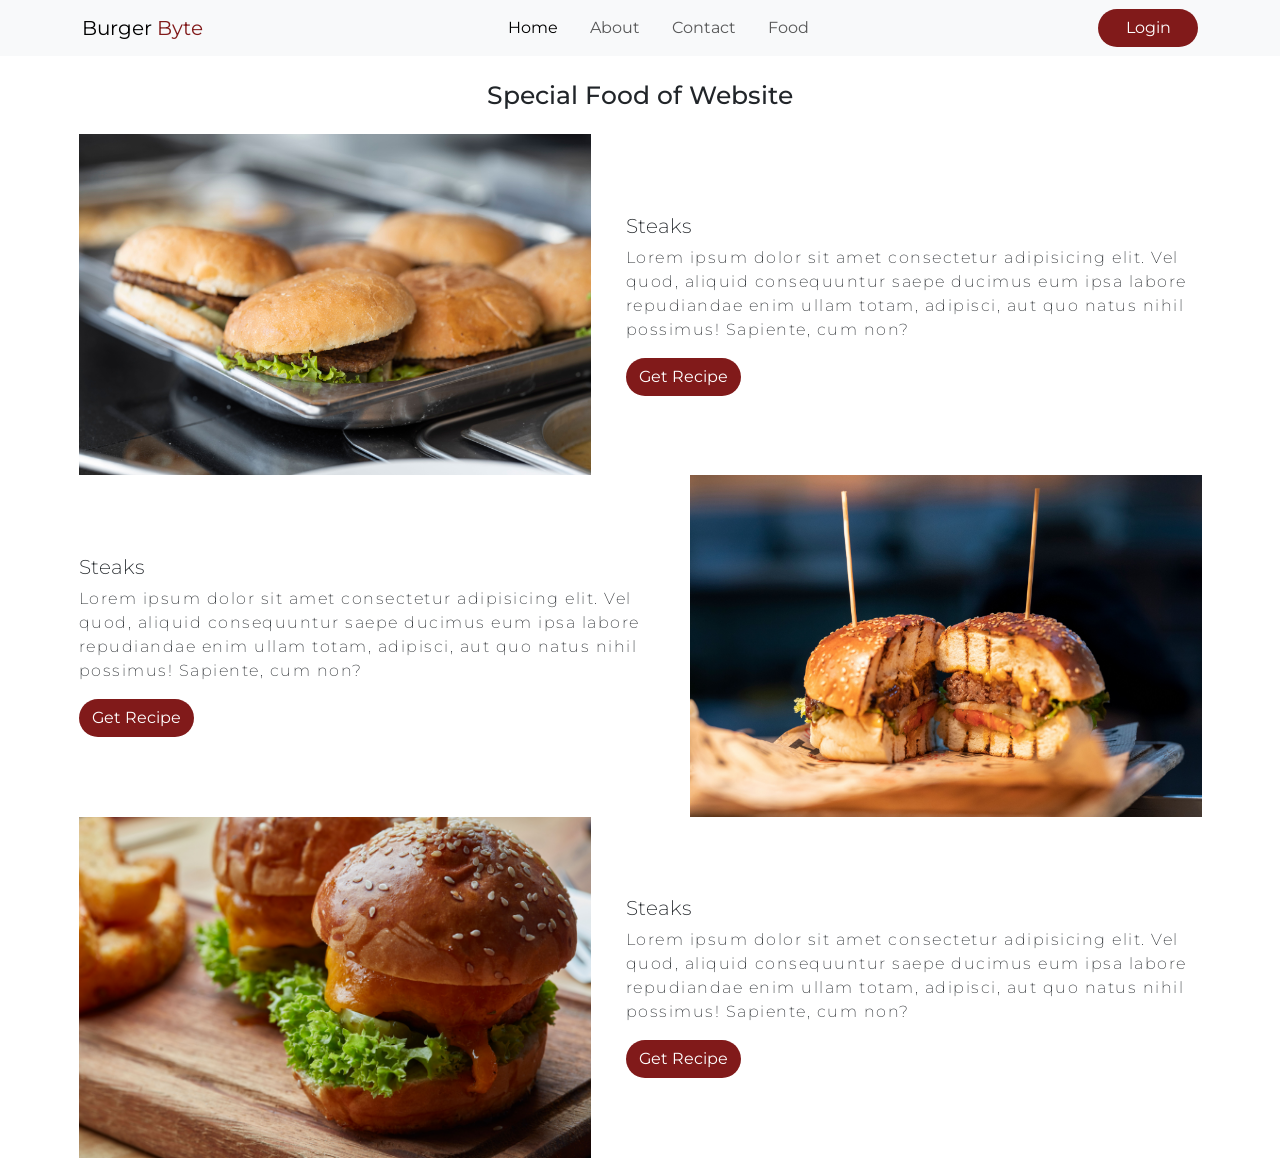
==== about.html @ 48f07e2d "Build responsive Burger Byte website with HTML, Bootstrap, custom CSS, and media queries" ====
<!DOCTYPE html>
<html lang="en">

<head>
    <meta charset="UTF-8">
    <meta name="viewport" content="width=device-width, initial-scale=1.0">
    <title>About</title>
    <link href="https://cdn.jsdelivr.net/npm/bootstrap@5.3.8/dist/css/bootstrap.min.css" rel="stylesheet"
        integrity="sha384-sRIl4kxILFvY47J16cr9ZwB07vP4J8+LH7qKQnuqkuIAvNWLzeN8tE5YBujZqJLB" crossorigin="anonymous">

    <!-- Custom CSS -->
    <link rel="stylesheet" href="style.css">
    <!-- Google fonts -->
    <style>
        @import url('https://fonts.googleapis.com/css2?family=Montserrat:ital,wght@0,100..900;1,100..900&display=swap');
    </style>
</head>

<body>
    <!-- Navbar -->
    <nav class="navbar navbar-expand-lg bg-body-tertiary">
        <div class="container">
            <a class="navbar-brand navbar-logo-text" href="#">Burger <span>Byte</span></a>
            <button class="navbar-toggler" type="button" data-bs-toggle="collapse"
                data-bs-target="#navbarSupportedContent" aria-controls="navbarSupportedContent" aria-expanded="false"
                aria-label="Toggle navigation">
                <span class="navbar-toggler-icon"></span>
            </button>
            <div class="collapse navbar-collapse" id="navbarSupportedContent">
                <ul class="navbar-nav me-auto ms-auto mb-2 mb-lg-0">
                    <li class="nav-item">
                        <a class="nav-link active pe-4" aria-current="page" href="/index.html">Home</a>
                    </li>
                    <li class="nav-item">
                        <a class="nav-link pe-4" href="/about.html">About</a>
                    </li>
                    <li class="nav-item">
                        <a class="nav-link pe-4" href="/contact.html">Contact</a>
                    </li>
                    <li class="nav-item">
                        <a class="nav-link" href="/food.html">Food</a>
                    </li>
                </ul>
                <form class="d-flex" role="search">
                    <button class="btn nav-btn" type="submit">Login</button>
                </form>
            </div>
        </div>
    </nav>

    <!-- About us -->
    <h1 class="mt-4 mb-4 text-center food-heading">Special Food of Website</h1>
    <section class="home-food-section">
        <div class="food">
            <img src="burger-8.jpg" alt="">
            <div class="food-text">
                <h3>Steaks</h3>
                <p>Lorem ipsum dolor sit amet consectetur adipisicing elit. Vel quod, aliquid consequuntur saepe ducimus
                    eum ipsa labore repudiandae enim ullam totam, adipisci, aut quo natus nihil possimus! Sapiente, cum
                    non?</p>
                <button class="btn home-food-section-btn">Get Recipe</button>

            </div>
        </div>
        <div class="food reverse">
            <img src="burger-9.jpg" alt="">
            <div class="food-text">
                <h3>Steaks</h3>
                <p>Lorem ipsum dolor sit amet consectetur adipisicing elit. Vel quod, aliquid consequuntur saepe ducimus
                    eum ipsa labore repudiandae enim ullam totam, adipisci, aut quo natus nihil possimus! Sapiente, cum
                    non?</p>
                <button class="btn home-food-section-btn">Get Recipe</button>

            </div>
        </div>
        <div class="food">
            <img src="burger-10.jpg" alt="">
            <div class="food-text">
                <h3>Steaks</h3>
                <p>Lorem ipsum dolor sit amet consectetur adipisicing elit. Vel quod, aliquid consequuntur saepe ducimus
                    eum ipsa labore repudiandae enim ullam totam, adipisci, aut quo natus nihil possimus! Sapiente, cum
                    non?</p>
                <button class="btn home-food-section-btn">Get Recipe</button>

            </div>
        </div>
    </section>
</body>

</html>
---- style.css ----
body {
    font-family: "Montserrat", sans-serif;
}

/* logo */
.navbar-logo-text span {
    color: rgb(129, 26, 26);

}

.nav-btn {
    background-color: rgb(129, 26, 26);
    color: white;
    border-radius: 25px;
    width: 100px;
}

.nav-btn:hover {
    background-color: rgb(101, 45, 45);
    color: white;
}

.carousel-item img {
    height: 90vh;
}

.food-heading {
    font-size: 25px;
    letter-spacing: 1.5;
}

/* index page/home page */
/* Special Food Section */
.food {
    display: flex;
    justify-content: center;
    align-items: center;
    gap: 35px;
}

.food img {
    width: 40%;

}

.food .food-text {
    width: 45%;
}

.food.reverse {
    flex-direction: row-reverse;
}

.food-text h3 {
    font-size: 20px;
    font-weight: 250;
}

.food-text p {
    font-weight: 200;
    letter-spacing: 1.5px;
}

.home-food-section-btn {
    background-color: rgb(129, 26, 26);
    color: white;
    border-radius: 25px;
}

.home-food-section-btn:hover {
    background-color: rgb(101, 45, 45);
    color: white;
}

/* Media Queries for home food section */

@media (max-width:900px) {
    .food {
        flex-direction: column;
        margin: 20px 0;
    }

    .food.reverse {
        flex-direction: column;
    }

    .food img {
        width: 90%;
    }

    .food .food-text {
        width: 90%;
    }
}

/* Food page */
/* Our Top Delicious Foods */

.top-food-section {
    display: flex;
    justify-content: center;
    align-items: center;
    gap: 25px;
}

.top-food-section img {
    height: 300px;
    width: 45%;
}

.top-food-section .top-food-section-text {
    width: 45%;
}

.top-food-section-text h2 {
    font-size: 22px;
    font-weight: 200;
}

.top-food-section-text p {
    letter-spacing: 1.5px;

}

.food-section-btn {
    background-color: rgb(129, 26, 26);
    color: white;
    border-radius: 25px;
    width: 150px;
}

.food-section-btn:hover {
    background-color: rgb(101, 45, 45);
    color: white;
}

/* Media Queries for food section */

@media(max-width : 900px) {
    .top-food-section {
        flex-direction: column;
    }

    .top-food-section {
        width: 90%;
    }

    .top-food-section .top-food-section-text {
        width: 90%;
    }

    .top-food-section img {
        width: 90%;
    }
}

.card img {
    height: 200px;
    padding: 10px;
    border: none;
}

/* Food Cards */

.food-card-section-btn button {
    background-color: rgb(129, 26, 26);
    color: white;
}

.food-card-section-btn button:hover {
    background-color: rgb(101, 45, 45);
    color: white;
}

.food-price {
    font-size: 16px;
    color: rgb(101, 45, 45);
    font-weight: bold;
    font-size: 20px;
}

.food-rating {
    color: rgb(101, 45, 45);
    letter-spacing: 2px;
    font-size: 20px;
}

/* contact us page */

.contact-us-btn {
    background-color: rgb(129, 26, 26);
    color: white;
}

.contact-us-btn:hover {
    background-color: rgb(101, 45, 45);
    color: white;
}
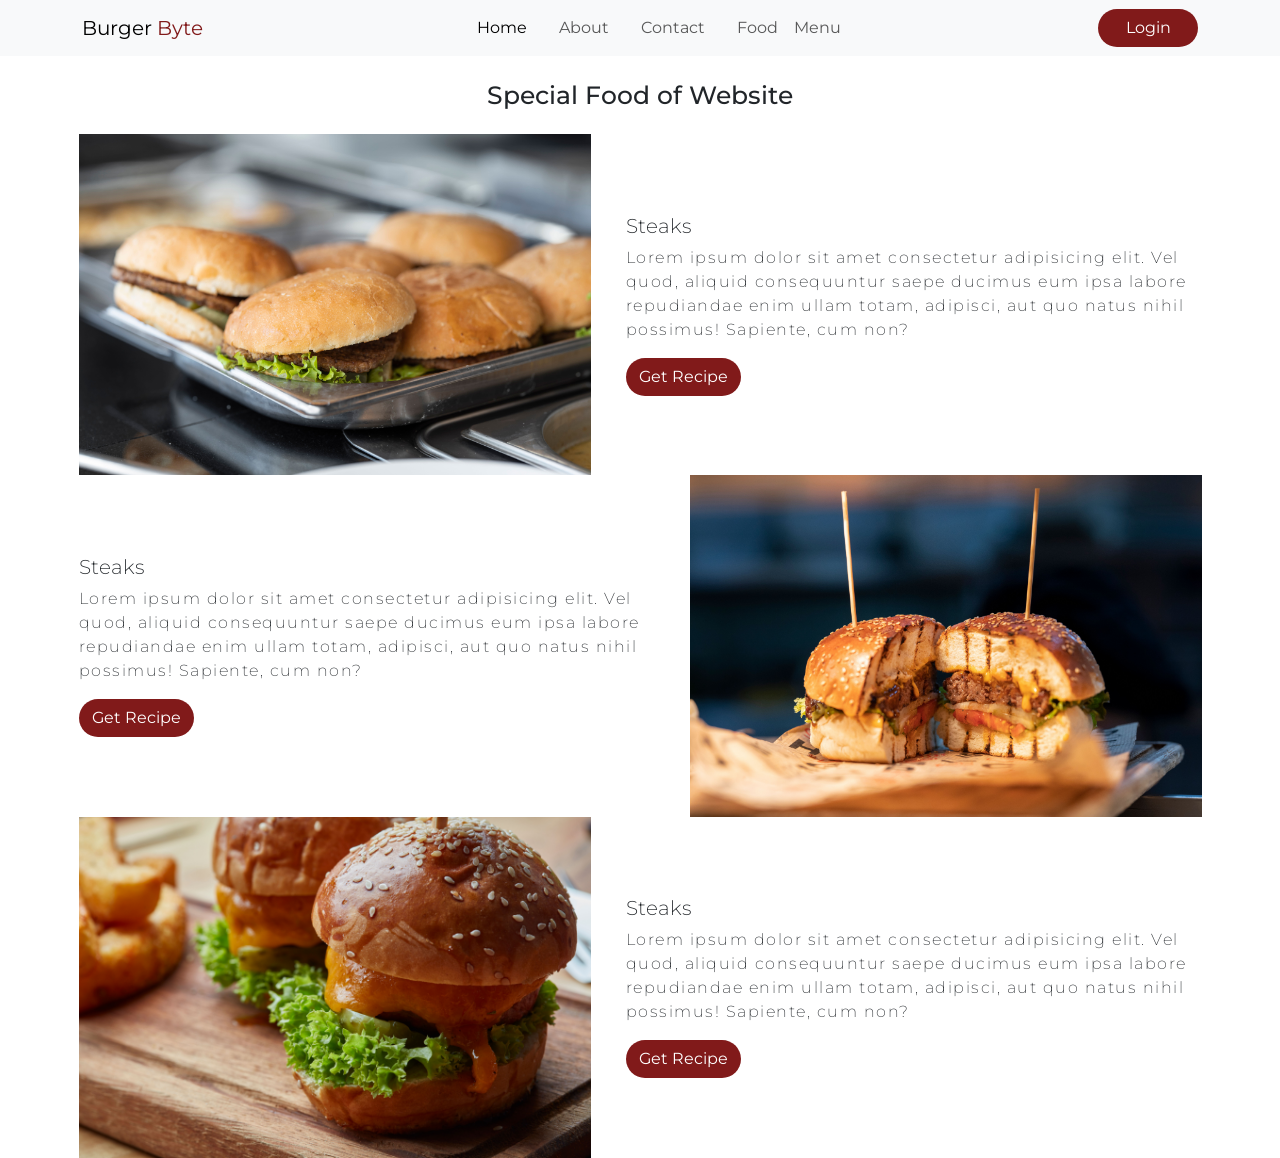
==== commit e912d61e: "feat: build dynamic menu system with reusable rendering and category filters" ====
--- a/about.html
+++ b/about.html
@@ -40,6 +40,9 @@
                     <li class="nav-item">
                         <a class="nav-link" href="/food.html">Food</a>
                     </li>
+                    <li class="nav-item">
+                        <a class="nav-link" href="/menuItem.html">Menu</a>
+                    </li>
                 </ul>
                 <form class="d-flex" role="search">
                     <button class="btn nav-btn" type="submit">Login</button>
@@ -52,7 +55,7 @@
     <h1 class="mt-4 mb-4 text-center food-heading">Special Food of Website</h1>
     <section class="home-food-section">
         <div class="food">
-            <img src="burger-8.jpg" alt="">
+            <img src="burger-images/burger-8.jpg" alt="">
             <div class="food-text">
                 <h3>Steaks</h3>
                 <p>Lorem ipsum dolor sit amet consectetur adipisicing elit. Vel quod, aliquid consequuntur saepe ducimus
@@ -63,7 +66,7 @@
             </div>
         </div>
         <div class="food reverse">
-            <img src="burger-9.jpg" alt="">
+            <img src="burger-images/burger-9.jpg" alt="">
             <div class="food-text">
                 <h3>Steaks</h3>
                 <p>Lorem ipsum dolor sit amet consectetur adipisicing elit. Vel quod, aliquid consequuntur saepe ducimus
@@ -74,7 +77,7 @@
             </div>
         </div>
         <div class="food">
-            <img src="burger-10.jpg" alt="">
+            <img src="burger-images/burger-10.jpg" alt="">
             <div class="food-text">
                 <h3>Steaks</h3>
                 <p>Lorem ipsum dolor sit amet consectetur adipisicing elit. Vel quod, aliquid consequuntur saepe ducimus
@@ -85,6 +88,10 @@
             </div>
         </div>
     </section>
+
+    <script src="https://cdn.jsdelivr.net/npm/bootstrap@5.3.8/dist/js/bootstrap.bundle.min.js"
+        integrity="sha384-FKyoEForCGlyvwx9Hj09JcYn3nv7wiPVlz7YYwJrWVcXK/BmnVDxM+D2scQbITxI"
+        crossorigin="anonymous"></script>
 </body>
 
 </html>
--- a/style.css
+++ b/style.css
@@ -195,4 +195,32 @@
 .contact-us-btn:hover {
     background-color: rgb(101, 45, 45);
     color: white;
+}
+
+/* Menu Items Page */
+
+.menu-item-filter-container {
+    display: flex;
+    justify-content: space-between;
+    align-items: center;
+
+}
+
+.menu-item-filter-btn {
+    background-color: rgb(129, 26, 26);
+    color: white;
+}
+
+.menu-item-filter-btn:hover {
+    background-color: rgb(101, 45, 45);
+    color: white;
+}
+
+@media(max-width:900px) {
+    .menu-item-filter-container{
+        display: flex;
+        flex-direction: column;
+        align-items: center;
+        text-align: center;
+    }
 }
